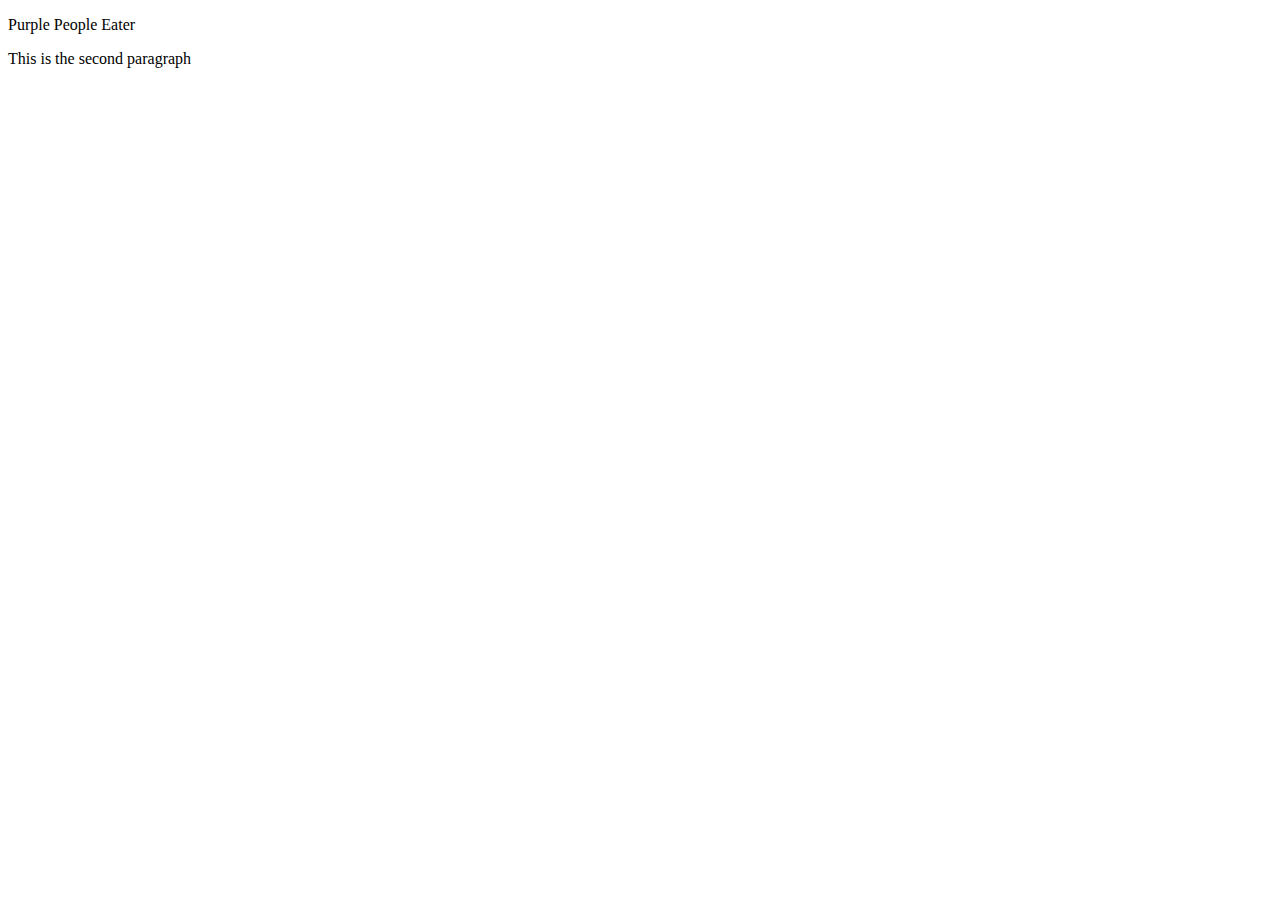
==== index.html @ fb18dc40 "RUN AS FAST AS YOU CAN THEIR COMING!!!!!" ====
<!DOCTYPE html>
<html lang="en">
<head>
    <meta charset="UTF-8">
    <meta name="viewport" content="width=device-width, initial-scale=1.0">
    <title>Document</title>
</head>
<body>
    <p>Purple People Eater</p>
    
    <p>This is the second paragraph</p>
</body>
</html>
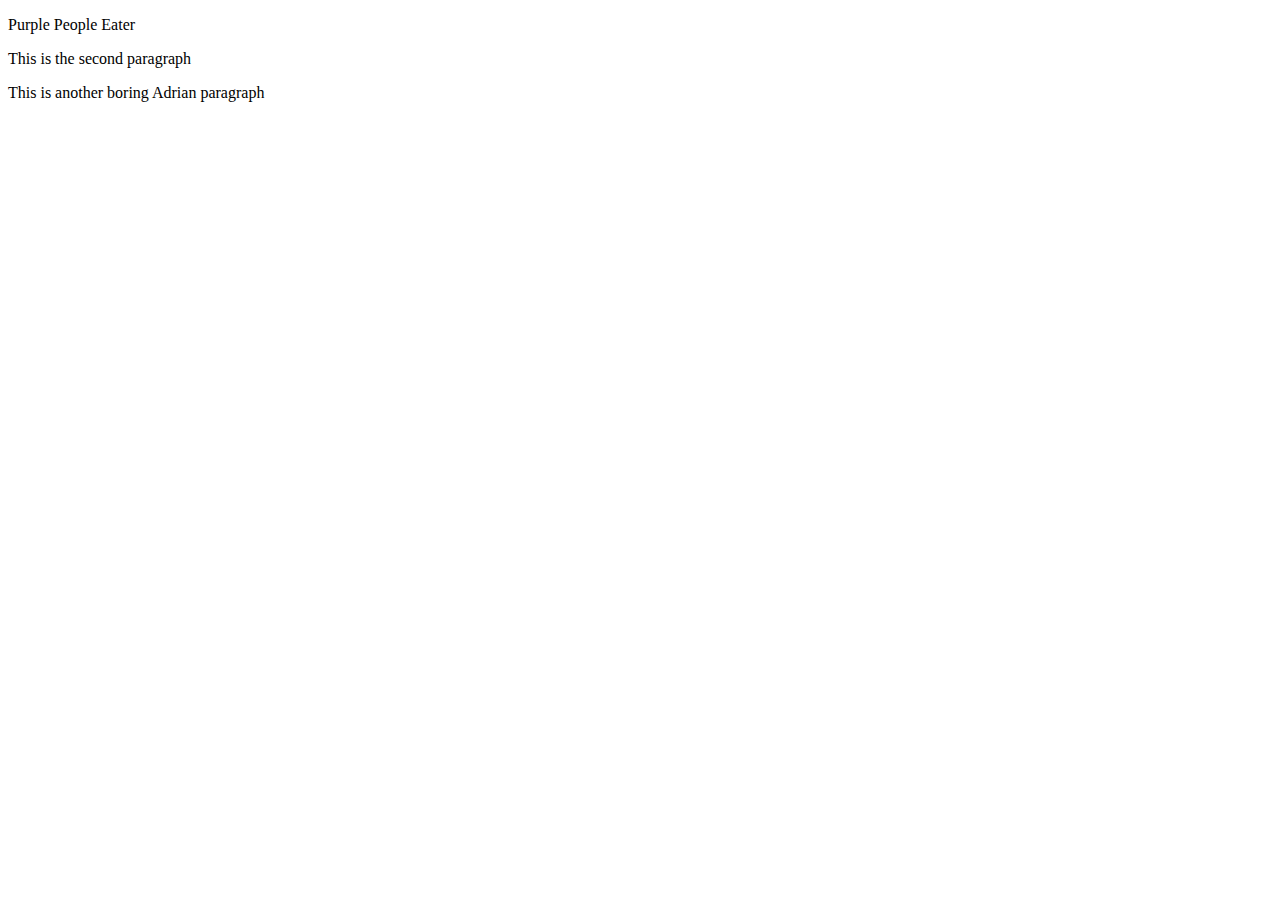
==== commit 5bc4eb7b: "Second paragraph from Adrian" ====
--- a/index.html
+++ b/index.html
@@ -9,5 +9,7 @@
     <p>Purple People Eater</p>
     
     <p>This is the second paragraph</p>
+
+    <p>This is another boring Adrian paragraph</p>
 </body>
 </html>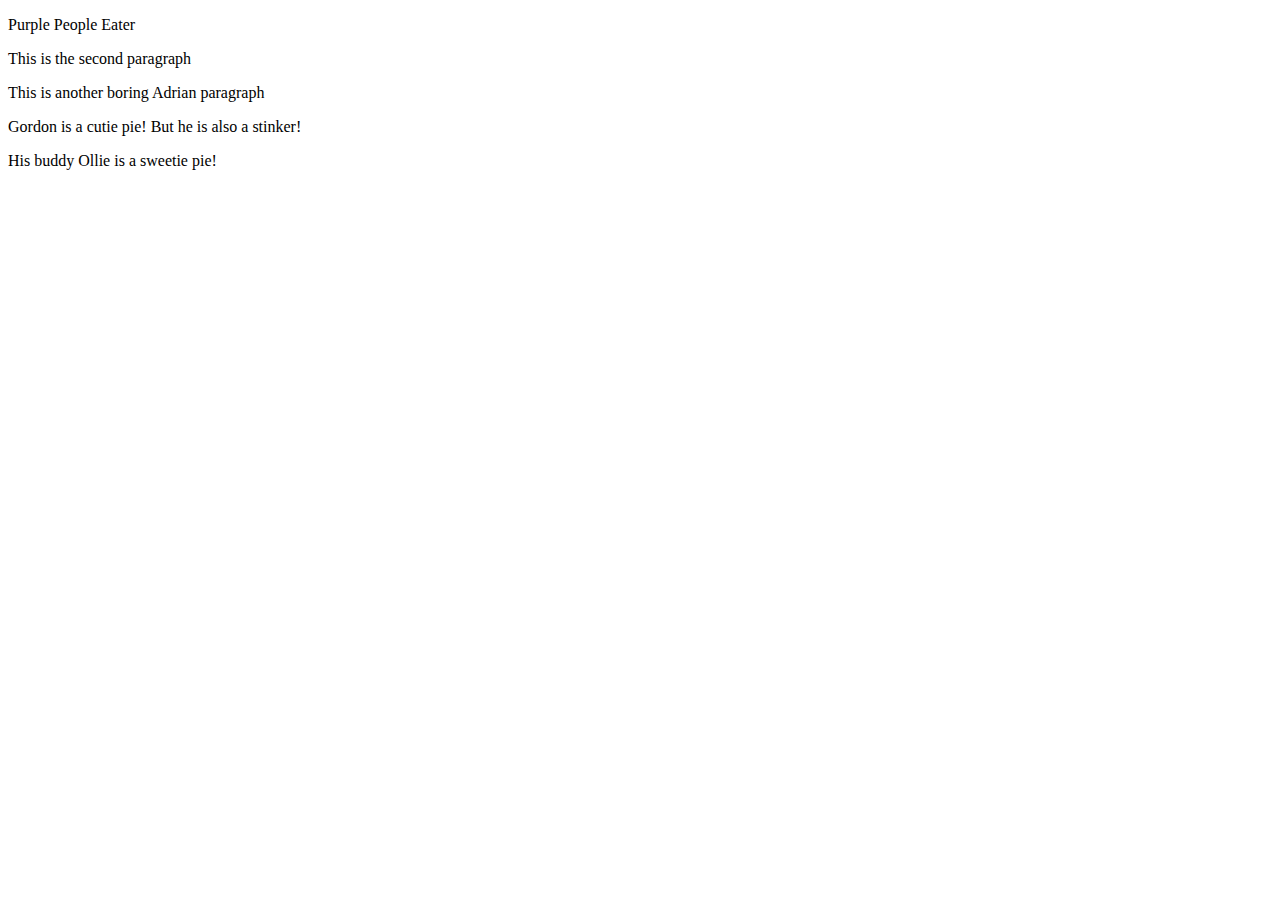
==== commit da340833: "new paragraphs for github thingy" ====
--- a/index.html
+++ b/index.html
@@ -11,5 +11,11 @@
     <p>This is the second paragraph</p>
 
     <p>This is another boring Adrian paragraph</p>
-</body>
+    
+    <p> Gordon is a cutie pie! But he is also a stinker!</p>
+
+    <p>His buddy Ollie is a sweetie pie!</p>
+
+</body>   
+
 </html>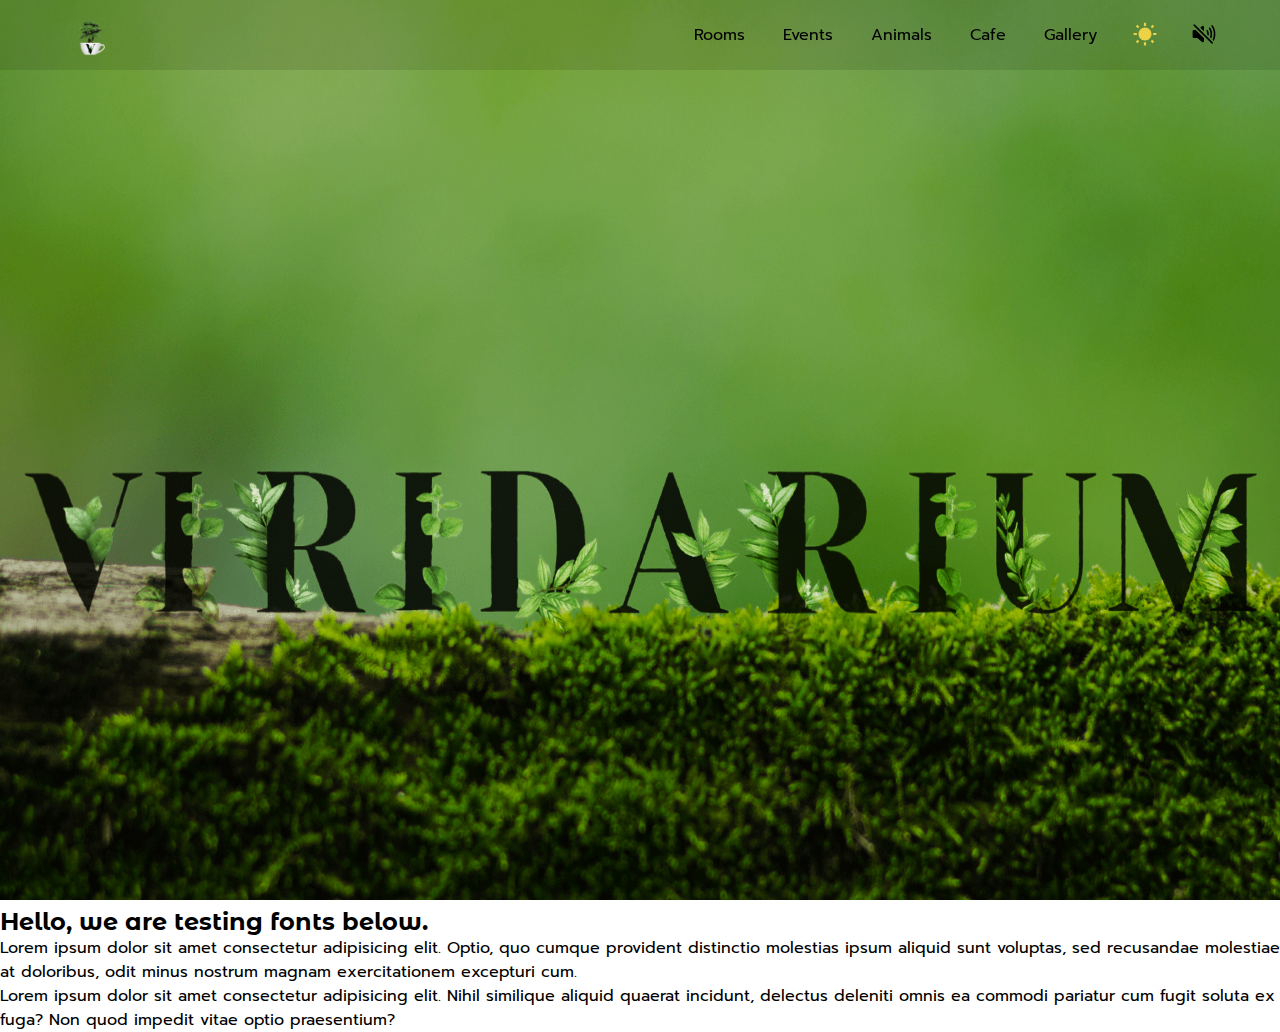
==== commit 88fae98b: "Header version 1 (includes night mode and audio system)" ====
--- a/index.html
+++ b/index.html
@@ -3,19 +3,96 @@
 <head>
     <meta charset="UTF-8">
     <meta name="viewport" content="width=device-width, initial-scale=1.0">
-    <title>Document</title>
+
+    <!-- Load fonts -->
+    <link rel="preconnect" href="https://fonts.gstatic.com">
+    <link href="https://fonts.googleapis.com/css2?family=Montserrat+Alternates:wght@400;500&display=swap" rel="stylesheet">
+    <link href="https://fonts.googleapis.com/css2?family=Proza+Libre&display=swap" rel="stylesheet">
+    <link href="https://fonts.googleapis.com/css2?family=Literata&display=swap" rel="stylesheet">
+    <link href="https://fonts.googleapis.com/css2?family=Prompt&display=swap" rel="stylesheet">
+    <!-- END Load fonts -->
+    
+    <link rel="stylesheet" href="css/styles.css">
+    <title>Viridarium</title>
+
+    <!-- Referencia
+    https://y.co/staying-up-to-date-in-a-changing-world -->
 </head>
-<body>
-    <p>Purple People Eater</p>
-    
-    <p>This is the second paragraph</p>
+<body class="">
+    <header>
+        <nav id="navbar"> <!-- Extra: Include aria labels and role tags -->
+            <a href="index.html" class="logo-container">
+                <img src="images/logo.png" alt="Viridarium logo" >
+            </a>
+            <div class="nav-elements">
+                <a href="rooms" class="nav-element">Rooms</a>
+                <a href="events" class="nav-element">Events</a>
+                <a href="animals" class="nav-element">Animals</a>
+                <a href="cafe" class="nav-element">Cafe</a>
+                <a href="gallery" class="nav-element">Gallery</a>
+                <button id="night-mode-btn" class="nav-btn">
+                    <svg xmlns="http://www.w3.org/2000/svg" viewBox="0 0 512 512" id="sun-icon" class="nav-icon">
+                        <path fill='#ebd246' d="M277.3 32h-42.7v64h42.7V32zm129.1 43.7L368 114.1l29.9 29.9 38.4-38.4-29.9-29.9zm-300.8 0l-29.9 29.9 38.4 38.4 29.9-29.9-38.4-38.4zM256 128c-70.4 0-128 57.6-128 128s57.6 128 128 128 128-57.6 128-128-57.6-128-128-128zm224 106.7h-64v42.7h64v-42.7zm-384 0H32v42.7h64v-42.7zM397.9 368L368 397.9l38.4 38.4 29.9-29.9-38.4-38.4zm-283.8 0l-38.4 38.4 29.9 29.9 38.4-38.4-29.9-29.9zm163.2 48h-42.7v64h42.7v-64z"/>
+                    </svg>
+                    <svg xmlns="http://www.w3.org/2000/svg" viewBox="0 0 512 512" id="moon-icon" class="nav-icon inactive">
+                        <path fill='wheat' d="M401.4 354.2c-2.9.1-5.8.2-8.7.2-47.9 0-93-18.9-126.8-53.4-33.9-34.4-52.5-80.1-52.5-128.8 0-27.7 6.1-54.5 17.5-78.7 3.1-6.6 9.3-16.6 13.6-23.4 1.9-2.9-.5-6.7-3.9-6.1-6 .9-15.2 2.9-27.7 6.8C135.1 95.5 80 168.7 80 255c0 106.6 85.1 193 190.1 193 58 0 110-26.4 144.9-68.1 6-7.2 11.5-13.8 16.4-21.8 1.8-3-.7-6.7-4.1-6.1-8.5 1.7-17.1 1.8-25.9 2.2z"/>
+                    </svg>
+                </button>
+                <button id="audio-btn" class="nav-btn sound-off">
+                    <svg xmlns='http://www.w3.org/2000/svg' viewBox='0 0 512 512' id='mute-icon' class='nav-icon'>
+                        <path stroke='currentColor' stroke-linecap='round' stroke-miterlimit='10' stroke-width='32' d='M416 432L64 80'/>
+                        <path d='M243.33 98.86a23.89 23.89 0 00-25.55 1.82l-.66.51-28.52 23.35a8 8 0 00-.59 11.85l54.33 54.33a8 8 0 0013.66-5.66v-64.49a24.51 24.51 0 00-12.67-21.71zM251.33 335.29L96.69 180.69A16 16 0 0085.38 176H56a24 24 0 00-24 24v112a24 24 0 0024 24h69.76l92 75.31a23.9 23.9 0 0025.87 1.69A24.51 24.51 0 00256 391.45v-44.86a16 16 0 00-4.67-11.3zM352 256c0-24.56-5.81-47.87-17.75-71.27a16 16 0 10-28.5 14.55C315.34 218.06 320 236.62 320 256q0 4-.31 8.13a8 8 0 002.32 6.25l14.36 14.36a8 8 0 0013.55-4.31A146 146 0 00352 256zM416 256c0-51.18-13.08-83.89-34.18-120.06a16 16 0 00-27.64 16.12C373.07 184.44 384 211.83 384 256c0 23.83-3.29 42.88-9.37 60.65a8 8 0 001.9 8.26L389 337.4a8 8 0 0013.13-2.79C411 311.76 416 287.26 416 256z'/>
+                        <path d='M480 256c0-74.25-20.19-121.11-50.51-168.61a16 16 0 10-27 17.22C429.82 147.38 448 189.5 448 256c0 46.19-8.43 80.27-22.43 110.53a8 8 0 001.59 9l11.92 11.92a8 8 0 0012.92-2.16C471.6 344.9 480 305 480 256z'/>
+                    </svg>
+                    <svg xmlns='http://www.w3.org/2000/svg' viewBox='0 0 512 512' id='audio-icon' class='nav-icon inactive'>
+                        <path d='M264 416.19a23.92 23.92 0 01-14.21-4.69l-.66-.51-91.46-75H88a24 24 0 01-24-24V200a24 24 0 0124-24h69.65l91.46-75 .66-.51A24 24 0 01288 119.83v272.34a24 24 0 01-24 24zM352 336a16 16 0 01-14.29-23.18c9.49-18.9 14.3-38 14.3-56.82 0-19.36-4.66-37.92-14.25-56.73a16 16 0 0128.5-14.54C378.2 208.16 384 231.47 384 256c0 23.83-6 47.78-17.7 71.18A16 16 0 01352 336z'/>
+                        <path d='M400 384a16 16 0 01-13.87-24C405 327.05 416 299.45 416 256c0-44.12-10.94-71.52-29.83-103.95A16 16 0 01413.83 136C434.92 172.16 448 204.88 448 256c0 50.36-13.06 83.24-34.12 120a16 16 0 01-13.88 8z'/>
+                    </svg>
+                </button>
+                <button id="mobile-menu-btn" class="nav-btn menu-up">
+                    <svg xmlns='http://www.w3.org/2000/svg' viewBox='0 0 512 512' id='menu-icon' class='nav-icon'>
+                        <path stroke='black' stroke-linecap='round' stroke-miterlimit='10' stroke-width='48' d='M88 152h336M88 256h336M88 360h336'/>
+                    </svg>
+                    <svg xmlns='http://www.w3.org/2000/svg' viewBox='0 0 512 512' id='cross-icon' class='nav-icon inactive'>
+                        <path d='M289.94 256l95-95A24 24 0 00351 127l-95 95-95-95a24 24 0 00-34 34l95 95-95 95a24 24 0 1034 34l95-95 95 95a24 24 0 0034-34z'/>
+                    </svg>
+                </button>
+                
 
-    <p>This is another boring Adrian paragraph</p>
-    
-    <p> Gordon is a cutie pie! But he is also a stinker!</p>
+                <div id="mobile-menu" class="inactive">
+                    <a href="rooms" class="mobile-nav-element">Rooms</a>
+                    <a href="events" class="mobile-nav-element">Events</a>
+                    <a href="animals" class="mobile-nav-element">Animals</a>
+                    <a href="cafe" class="mobile-nav-element">Cafe</a>
+                    <a href="gallery" class="mobile-nav-element">Gallery</a>
+                </div>
 
-    <p>His buddy Ollie is a sweetie pie!</p>
+                <audio loop id="daytime-audio">
+                    <source src="audios/day.wav" type="audio/mp3">
+                </audio>
+                <audio loop id="nighttime-audio">
+                    <source src="audios/night.wav" type="audio/mp3">
+                </audio>
+            </div>
+        </nav>
+        
+        <img id="header-img" class="" alt="Header image" src="images/header.png" > <!-- Extra: Investigate the use of srcset -->
+        <img id="night-header-img" class="inactive" alt="Header dark image" src="images/night-header.png" > <!-- Extra: Investigate the use of srcset -->
+    </header>
+    <main>
+        <section>
+            <h2>Hello, we are testing fonts below.</h2>
+            <p>Lorem ipsum dolor sit amet consectetur adipisicing elit. Optio, quo cumque provident distinctio molestias ipsum aliquid sunt voluptas, sed recusandae molestiae at doloribus, odit minus nostrum magnam exercitationem excepturi cum.</p>
 
+            <p>Lorem ipsum dolor sit amet consectetur adipisicing elit. Nihil similique aliquid quaerat incidunt, delectus deleniti omnis ea commodi pariatur cum fugit soluta ex fuga? Non quod impedit vitae optio praesentium?</p>
+            <!-- Usar Montserrat Alternates para los headers
+            Probar entre Proza Libre y Literata, Prompt para los bodies -->
+        </section>
+    </main>
+    <footer>
+
+    </footer>
+
+    <script src="js/scripts.js"></script>
 </body>   
-
 </html>--- a/css/styles.css
+++ b/css/styles.css
@@ -0,0 +1,184 @@
+
+/*
+    ----------------- GENERAL CSS ------------------------
+*/
+
+* {
+    box-sizing: border-box;
+    padding: 0;
+    margin: 0;
+}
+
+body {
+    min-height: 100vh;
+}
+
+a {
+    text-decoration: none;
+    color: inherit;
+}
+
+.inactive,
+.inactive * {
+    visibility: hidden!important;
+    height: 0!important;
+    position: absolute;
+}
+
+/*
+    ----------------- END GENERAL CSS ------------------------
+*/
+
+
+
+
+/*
+    ----------------- FONTS ------------------------
+*/
+body {
+    font-family: 'Prompt', sans-serif;
+    /*font-family: 'Proza Libre', sans-serif;*/
+    /* font-family: 'Literata', serif; */
+    /* font-family: 'Montserrat Alternates', sans-serif; */
+}
+
+
+h1, h2, h3, h4, h5, h6 {
+    font-family: 'Montserrat Alternates', sans-serif;
+    /* font-family: 'Prompt', sans-serif; */
+    /*font-family: 'Proza Libre', sans-serif;*/
+    /* font-family: 'Literata', serif; */
+}
+
+.night-mode a {
+    color: #f2f2f2;
+}
+/*
+    ----------------- END FONTS ------------------------
+*/
+
+
+
+/*
+    ----------------- HEADER ------------------------
+*/
+
+/* Navbar */
+#navbar {
+    display: grid;
+    grid-template-columns: repeat(4, 1fr);
+    grid-template-rows: 1fr;
+    gap: 0px 0px;
+    grid-template-areas:
+        "logo-container nav-elements nav-elements nav-elements";
+    align-items: center;
+    padding: 0 50px;
+    position: fixed;
+    width: 100%;
+    height: 70px;
+    background: rgba(0,0,0,.1);
+}
+
+.logo-container {
+    cursor: pointer;
+    grid-area: logo-container;
+    justify-self: start;
+    height: inherit;
+}
+
+.logo-container img {
+    height: 100%;
+}
+
+.nav-elements {
+    grid-area: nav-elements;
+    justify-self: end;
+    height: inherit;
+}
+
+.nav-element,
+.nav-btn {
+    margin: 0 1em;
+    height: 100%;
+    vertical-align: middle;
+}
+
+.nav-icon {
+    width: 26px;
+    fill: black;
+    pointer-events: none;
+}
+
+.night-mode .nav-icon path {
+    fill: wheat!important;
+    stroke: wheat!important;
+}
+
+#navbar button {
+    background: none;
+    border: none;
+    outline: none;
+    cursor: pointer;
+}
+
+#mobile-menu {
+    position: absolute;
+    width: 100%;
+    left: 0;
+    text-align: center;
+    background: rgb(0 0 0 / 0.7);
+    height: 100vh;
+    transition: all 300ms;
+}
+
+#mobile-menu-btn {
+    display: none;
+}
+
+.mobile-nav-element {
+    width: 100%;
+    display: block;
+    padding-bottom: 3em;
+    color: #f2f2f2;
+    font-size: 18px;
+}
+.mobile-nav-element:first-child {
+    padding-top: 25%;
+}
+/* END Navbar */
+
+#header-img,
+#night-header-img {
+    width: 100%;
+    height: 100vh;
+}
+
+header h1 {
+    position: absolute;
+    top: 40%;
+    left: 25%;
+    width: 50%;
+    font-size: 50px;
+    text-align: center;
+    color: white;
+}
+
+@media (max-width: 850px) {
+    #navbar {
+        padding: 0 10px;
+    }
+    .nav-element {
+        display: none;
+    }
+    #header-img,
+    #night-header-img {
+        height: auto;
+    }
+    #mobile-menu-btn {
+        display: initial;
+    }
+}
+
+/*
+    ----------------- END HEADER ------------------------
+*/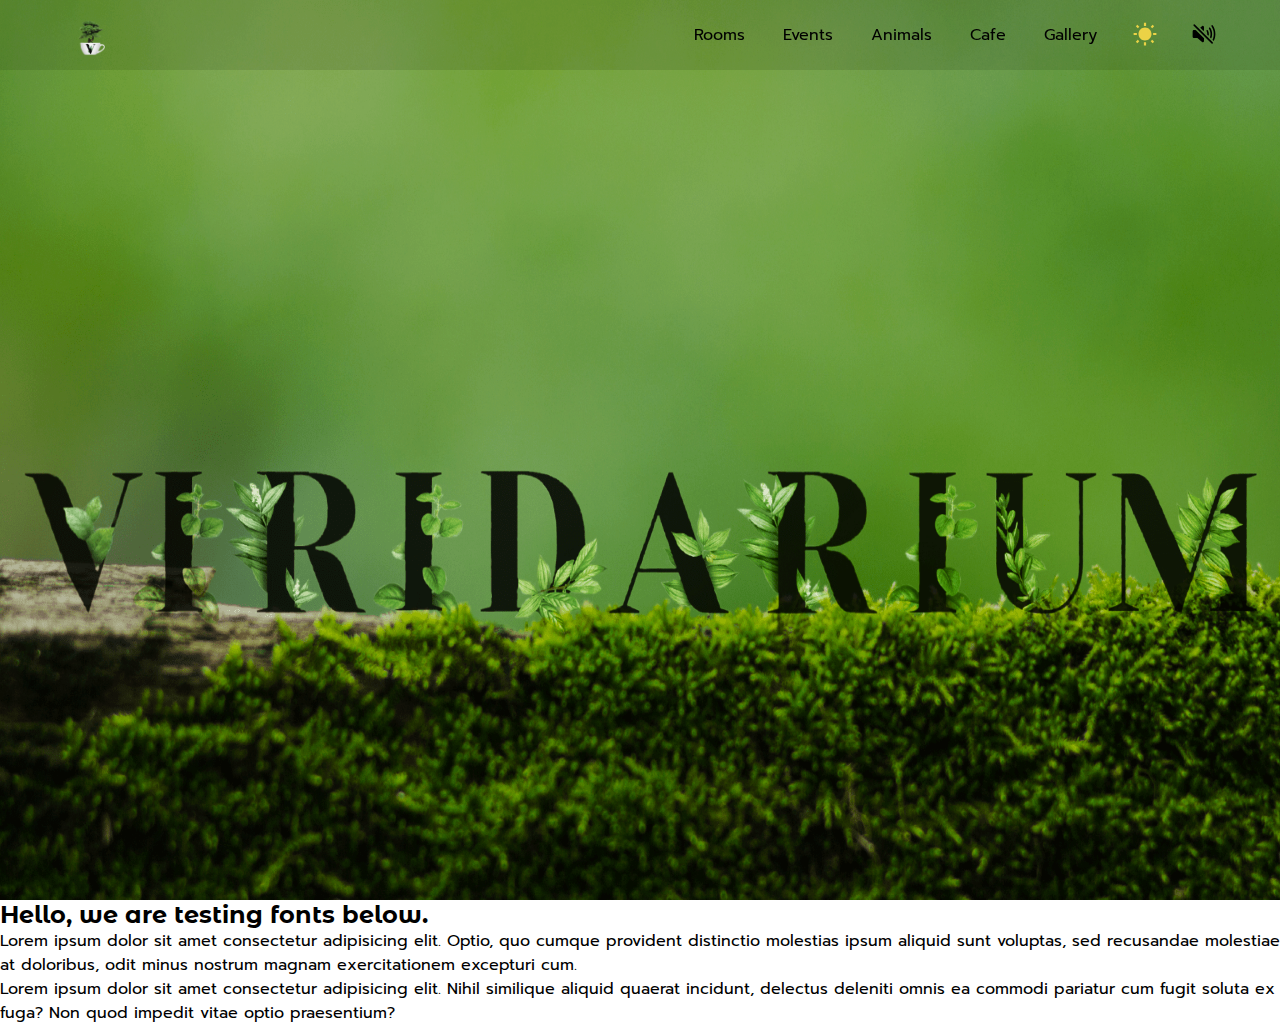
==== commit 0a65c089: "Header height fixed for the home page" ====
--- a/index.html
+++ b/index.html
@@ -18,7 +18,7 @@
     <!-- Referencia
     https://y.co/staying-up-to-date-in-a-changing-world -->
 </head>
-<body class="">
+<body id="home-page" class="">
     <header>
         <nav id="navbar"> <!-- Extra: Include aria labels and role tags -->
             <a href="index.html" class="logo-container">
--- a/css/styles.css
+++ b/css/styles.css
@@ -64,6 +64,10 @@
 */
 
 /* Navbar */
+#home-page header {
+    height: 100vh;
+}
+
 #navbar {
     display: grid;
     grid-template-columns: repeat(4, 1fr);
@@ -150,7 +154,7 @@
 #header-img,
 #night-header-img {
     width: 100%;
-    height: 100vh;
+    height: 100%;
 }
 
 header h1 {
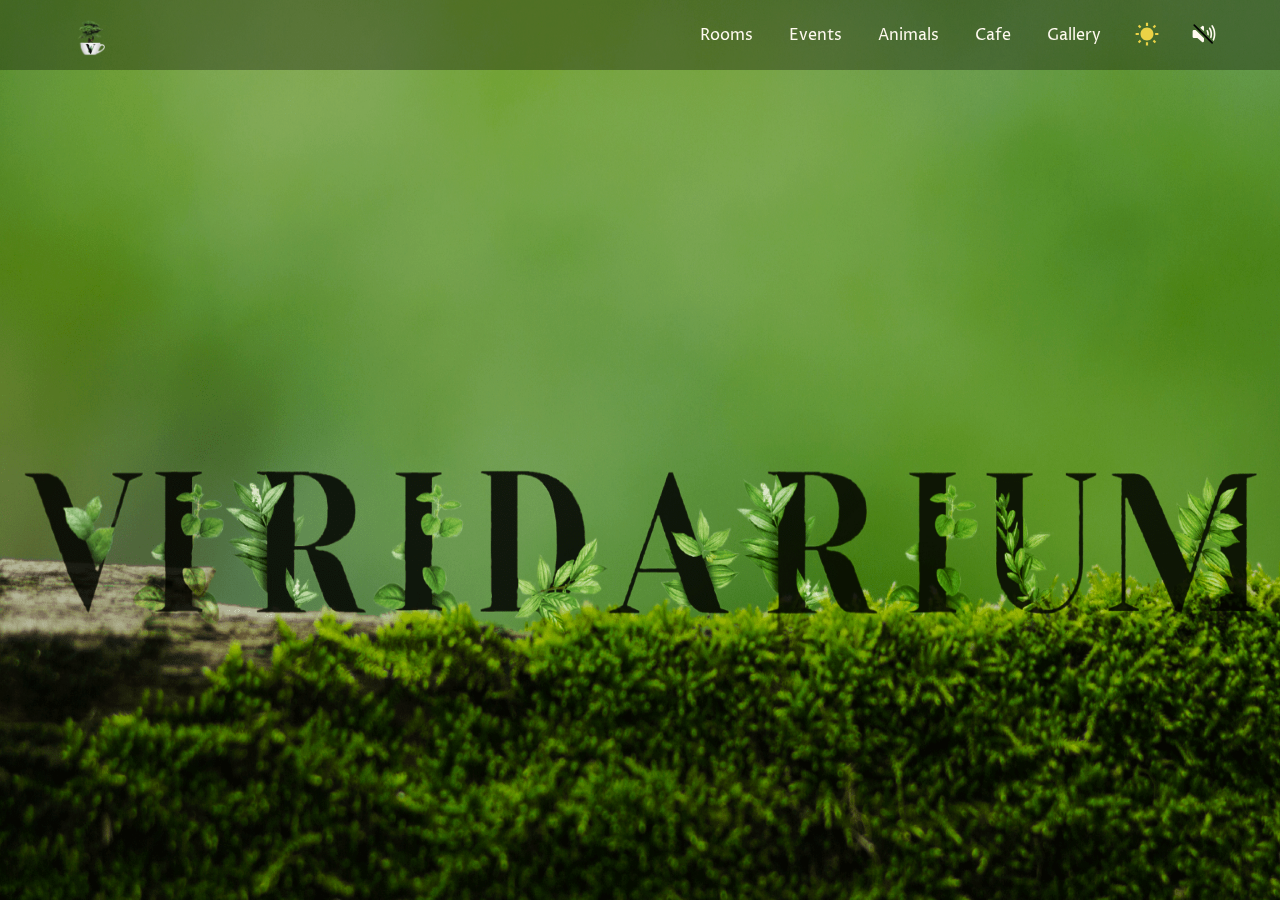
==== commit 9bf250e7: "Night mode switched to css for the image, Animal page included, animals images included" ====
--- a/index.html
+++ b/index.html
@@ -25,11 +25,11 @@
                 <img src="images/logo.png" alt="Viridarium logo" >
             </a>
             <div class="nav-elements">
-                <a href="rooms" class="nav-element">Rooms</a>
-                <a href="events" class="nav-element">Events</a>
-                <a href="animals" class="nav-element">Animals</a>
-                <a href="cafe" class="nav-element">Cafe</a>
-                <a href="gallery" class="nav-element">Gallery</a>
+                <a href="rooms.html" class="nav-element">Rooms</a>
+                <a href="events.html" class="nav-element">Events</a>
+                <a href="animals.html" class="nav-element">Animals</a>
+                <a href="cafe.html" class="nav-element">Cafe</a>
+                <a href="gallery.html" class="nav-element">Gallery</a>
                 <button id="night-mode-btn" class="nav-btn">
                     <svg xmlns="http://www.w3.org/2000/svg" viewBox="0 0 512 512" id="sun-icon" class="nav-icon">
                         <path fill='#ebd246' d="M277.3 32h-42.7v64h42.7V32zm129.1 43.7L368 114.1l29.9 29.9 38.4-38.4-29.9-29.9zm-300.8 0l-29.9 29.9 38.4 38.4 29.9-29.9-38.4-38.4zM256 128c-70.4 0-128 57.6-128 128s57.6 128 128 128 128-57.6 128-128-57.6-128-128-128zm224 106.7h-64v42.7h64v-42.7zm-384 0H32v42.7h64v-42.7zM397.9 368L368 397.9l38.4 38.4 29.9-29.9-38.4-38.4zm-283.8 0l-38.4 38.4 29.9 29.9 38.4-38.4-29.9-29.9zm163.2 48h-42.7v64h42.7v-64z"/>
@@ -60,11 +60,11 @@
                 
 
                 <div id="mobile-menu" class="inactive">
-                    <a href="rooms" class="mobile-nav-element">Rooms</a>
-                    <a href="events" class="mobile-nav-element">Events</a>
-                    <a href="animals" class="mobile-nav-element">Animals</a>
-                    <a href="cafe" class="mobile-nav-element">Cafe</a>
-                    <a href="gallery" class="mobile-nav-element">Gallery</a>
+                    <a href="rooms.html" class="mobile-nav-element">Rooms</a>
+                    <a href="events.html" class="mobile-nav-element">Events</a>
+                    <a href="animals.html" class="mobile-nav-element">Animals</a>
+                    <a href="cafe.html" class="mobile-nav-element">Cafe</a>
+                    <a href="gallery.html" class="mobile-nav-element">Gallery</a>
                 </div>
 
                 <audio loop id="daytime-audio">
@@ -77,17 +77,9 @@
         </nav>
         
         <img id="header-img" class="" alt="Header image" src="images/header.png" > <!-- Extra: Investigate the use of srcset -->
-        <img id="night-header-img" class="inactive" alt="Header dark image" src="images/night-header.png" > <!-- Extra: Investigate the use of srcset -->
     </header>
     <main>
-        <section>
-            <h2>Hello, we are testing fonts below.</h2>
-            <p>Lorem ipsum dolor sit amet consectetur adipisicing elit. Optio, quo cumque provident distinctio molestias ipsum aliquid sunt voluptas, sed recusandae molestiae at doloribus, odit minus nostrum magnam exercitationem excepturi cum.</p>
-
-            <p>Lorem ipsum dolor sit amet consectetur adipisicing elit. Nihil similique aliquid quaerat incidunt, delectus deleniti omnis ea commodi pariatur cum fugit soluta ex fuga? Non quod impedit vitae optio praesentium?</p>
-            <!-- Usar Montserrat Alternates para los headers
-            Probar entre Proza Libre y Literata, Prompt para los bodies -->
-        </section>
+        
     </main>
     <footer>
 
--- a/css/styles.css
+++ b/css/styles.css
@@ -36,8 +36,8 @@
     ----------------- FONTS ------------------------
 */
 body {
-    font-family: 'Prompt', sans-serif;
-    /*font-family: 'Proza Libre', sans-serif;*/
+    /* font-family: 'Prompt', sans-serif; */
+    font-family: 'Proza Libre', sans-serif;
     /* font-family: 'Literata', serif; */
     /* font-family: 'Montserrat Alternates', sans-serif; */
 }
@@ -64,6 +64,9 @@
 */
 
 /* Navbar */
+header {
+    display: flex;
+}
 #home-page header {
     height: 100vh;
 }
@@ -80,7 +83,8 @@
     position: fixed;
     width: 100%;
     height: 70px;
-    background: rgba(0,0,0,.1);
+    background: rgba(0,0,0,.3);
+    z-index: 9;
 }
 
 .logo-container {
@@ -98,6 +102,7 @@
     grid-area: nav-elements;
     justify-self: end;
     height: inherit;
+    color: floralwhite;
 }
 
 .nav-element,
@@ -109,7 +114,7 @@
 
 .nav-icon {
     width: 26px;
-    fill: black;
+    fill: floralwhite;
     pointer-events: none;
 }
 
@@ -151,11 +156,17 @@
 }
 /* END Navbar */
 
-#header-img,
-#night-header-img {
-    width: 100%;
-    height: 100%;
-}
+#header-img {
+    width: 100%;
+    height: 100%;
+    transition: all 1s;
+}
+
+.night-mode #header-img {
+    filter: hue-rotate(95deg);
+}
+
+
 
 header h1 {
     position: absolute;
@@ -174,8 +185,7 @@
     .nav-element {
         display: none;
     }
-    #header-img,
-    #night-header-img {
+    #header-img {
         height: auto;
     }
     #mobile-menu-btn {
@@ -185,4 +195,80 @@
 
 /*
     ----------------- END HEADER ------------------------
+*/
+
+
+/*
+    ----------------- ANIMALS PAGE ------------------------
+*/
+.animals-grid {
+    display: grid;
+    grid-template-columns: repeat(auto-fit, minmax(400px, 1fr));
+}
+
+#animals-page main {
+    background-image: linear-gradient(to bottom, #65aeca, #45a9bd, #24a4ab, #029d95, #0c967c, #388c61, #4e8149, #5d7535, #6c642c, #70542d, #6c4633, #603c39);
+}
+
+#animals-page h1{
+    padding: 25px 0;
+    text-align: center;
+}
+  
+
+.animals-grid-col1,
+.animals-grid-col2,
+.animals-grid-col3 {
+    padding: 2em;
+    height: 100%;
+}
+
+/* Animals Info Cards */
+.animals-info-card {
+    display: grid;
+    grid-template-columns: repeat(3, 1fr);
+    grid-template-rows: repeat(6, 1fr);
+    gap: 0px 0px;
+    background: url('../images/info-animal.jpg');
+    background-size: cover;
+    padding: 1em;
+    height: 100%;
+  }
+  
+.info-text-top { grid-area: 1 / 1 / 3 / 3; }
+
+.info-text-mid { grid-area: 3 / 2 / 5 / 4; }
+
+.info-img-top { grid-area: 1 / 3 / 3 / 4; }
+
+.info-img-mid { grid-area: 3 / 1 / 5 / 2; }
+
+.info-text-btm { grid-area: 5 / 1 / 7 / 3; }
+
+.info-img-btm { grid-area: 5 / 3 / 7 / 4; }
+
+.info-img img {
+    width: 100%;
+}
+.info-img,
+.info-text-mid,
+.info-text-btm {
+    align-self: center;
+}
+
+@media (max-width: 1300px) {
+    .animals-grid-col1, .animals-grid-col2, .animals-grid-col3 {
+        padding: 1em;
+    }
+}
+
+@media (max-width: 420px) {
+    .animals-grid {
+        grid-template-columns: repeat(auto-fit, minmax(300px, 1fr));
+    }
+}
+
+
+/*
+    ----------------- END ANIMALS PAGE ------------------------
 */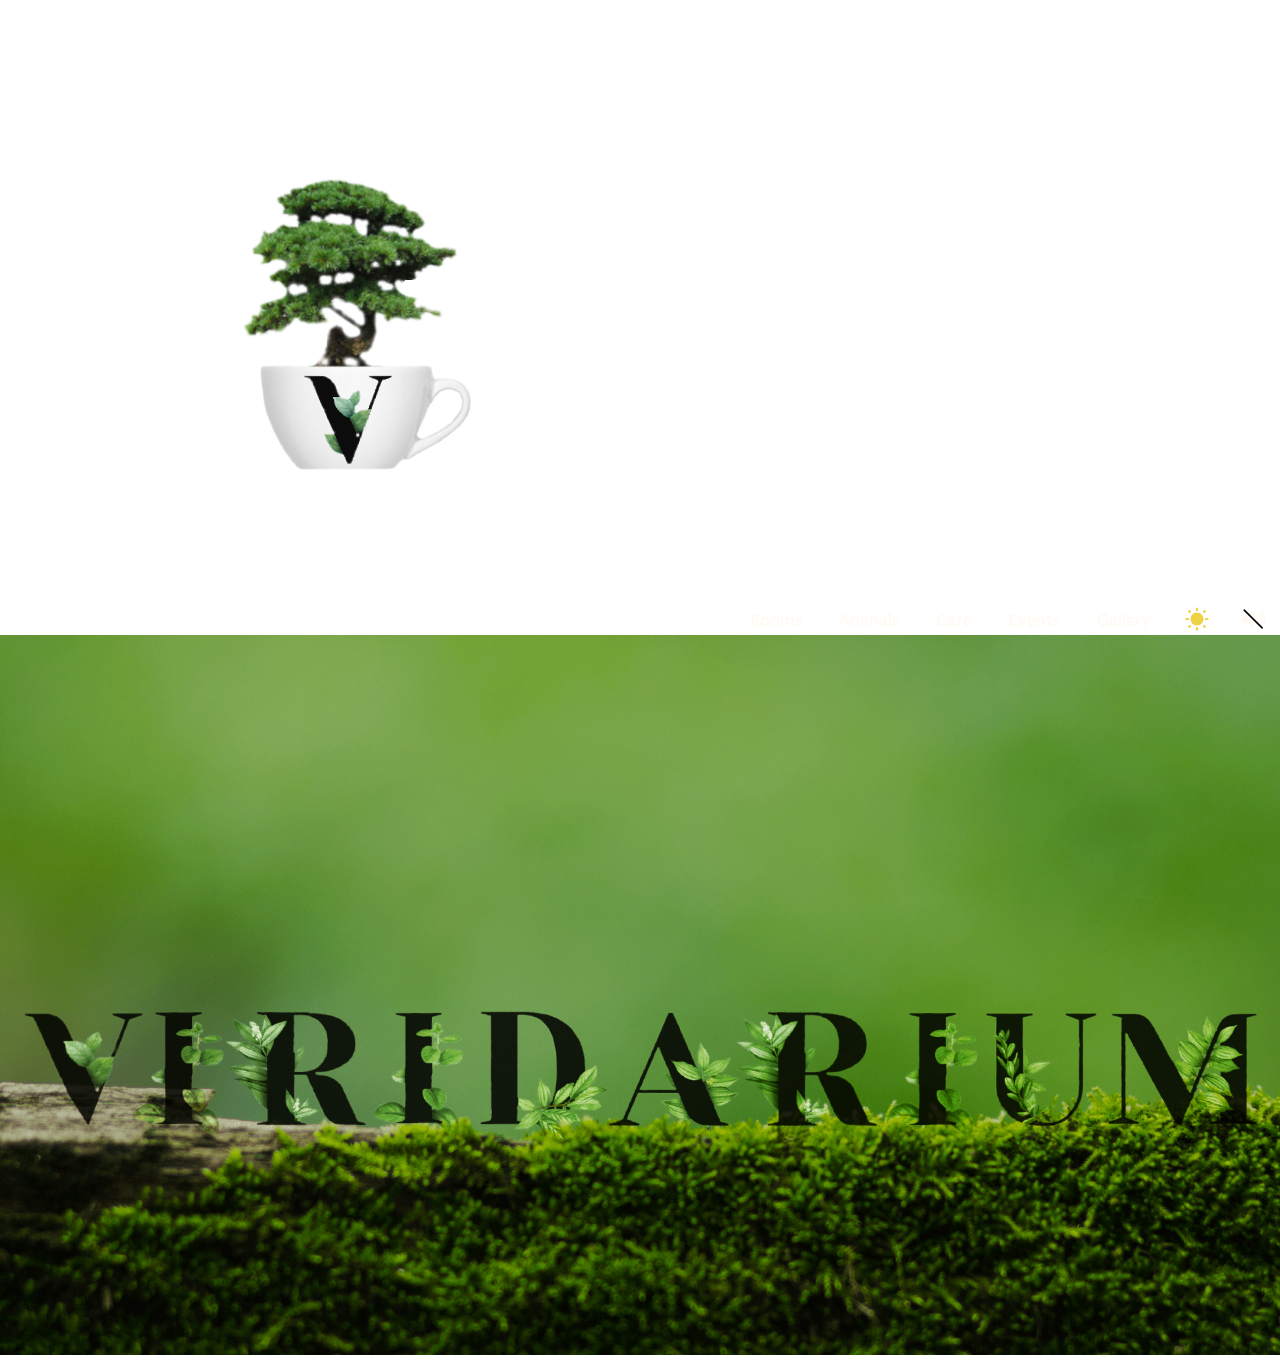
==== commit 80a18641: "Update index.html" ====
--- a/index.html
+++ b/index.html
@@ -26,9 +26,9 @@
             </a>
             <div class="nav-elements">
                 <a href="rooms.html" class="nav-element">Rooms</a>
-                <a href="events.html" class="nav-element">Events</a>
                 <a href="animals.html" class="nav-element">Animals</a>
                 <a href="cafe.html" class="nav-element">Cafe</a>
+                <a href="events.html" class="nav-element">Events</a>
                 <a href="gallery.html" class="nav-element">Gallery</a>
                 <button id="night-mode-btn" class="nav-btn">
                     <svg xmlns="http://www.w3.org/2000/svg" viewBox="0 0 512 512" id="sun-icon" class="nav-icon">
@@ -61,9 +61,9 @@
 
                 <div id="mobile-menu" class="inactive">
                     <a href="rooms.html" class="mobile-nav-element">Rooms</a>
-                    <a href="events.html" class="mobile-nav-element">Events</a>
                     <a href="animals.html" class="mobile-nav-element">Animals</a>
                     <a href="cafe.html" class="mobile-nav-element">Cafe</a>
+                    <a href="events.html" class="mobile-nav-element">Events</a>
                     <a href="gallery.html" class="mobile-nav-element">Gallery</a>
                 </div>
 
@@ -87,4 +87,4 @@
 
     <script src="js/scripts.js"></script>
 </body>   
-</html>+</html>
--- a/css/styles.css
+++ b/css/styles.css
@@ -64,6 +64,7 @@
 */
 
 /* Navbar */
+<<<<<<< HEAD
 header {
     display: flex;
 }
@@ -71,6 +72,8 @@
     height: 100vh;
 }
 
+=======
+>>>>>>> 0a348dfcc0cabbe79d6b7e192514f6c2f52eb3fe
 #navbar {
     display: grid;
     grid-template-columns: repeat(4, 1fr);
@@ -158,8 +161,10 @@
 
 #header-img {
     width: 100%;
+<<<<<<< HEAD
     height: 100%;
     transition: all 1s;
+>>>>>>> 0a348dfcc0cabbe79d6b7e192514f6c2f52eb3fe
 }
 
 .night-mode #header-img {
@@ -178,6 +183,12 @@
     color: white;
 }
 
+#reg-header {
+    width: 100%;
+    height: 60vh;
+    margin-bottom: -7px;
+}
+
 @media (max-width: 850px) {
     #navbar {
         padding: 0 10px;
@@ -197,6 +208,7 @@
     ----------------- END HEADER ------------------------
 */
 
+<<<<<<< HEAD
 
 /*
     ----------------- ANIMALS PAGE ------------------------
@@ -271,4 +283,28 @@
 
 /*
     ----------------- END ANIMALS PAGE ------------------------
-*/+*/
+=======
+/* 
+    ------------------CAFE TABLE------------------------- 
+*/
+
+#brick {
+    width: 100%;
+    height: 100%;
+} 
+
+/*
+-----------------------GALLERY----------------------------
+*/
+
+#gallery {
+    background-color: #febe00;
+}
+
+#upload {
+    border: 3px solid black;
+    padding: 5em;
+    text-align: center;
+}
+>>>>>>> 0a348dfcc0cabbe79d6b7e192514f6c2f52eb3fe
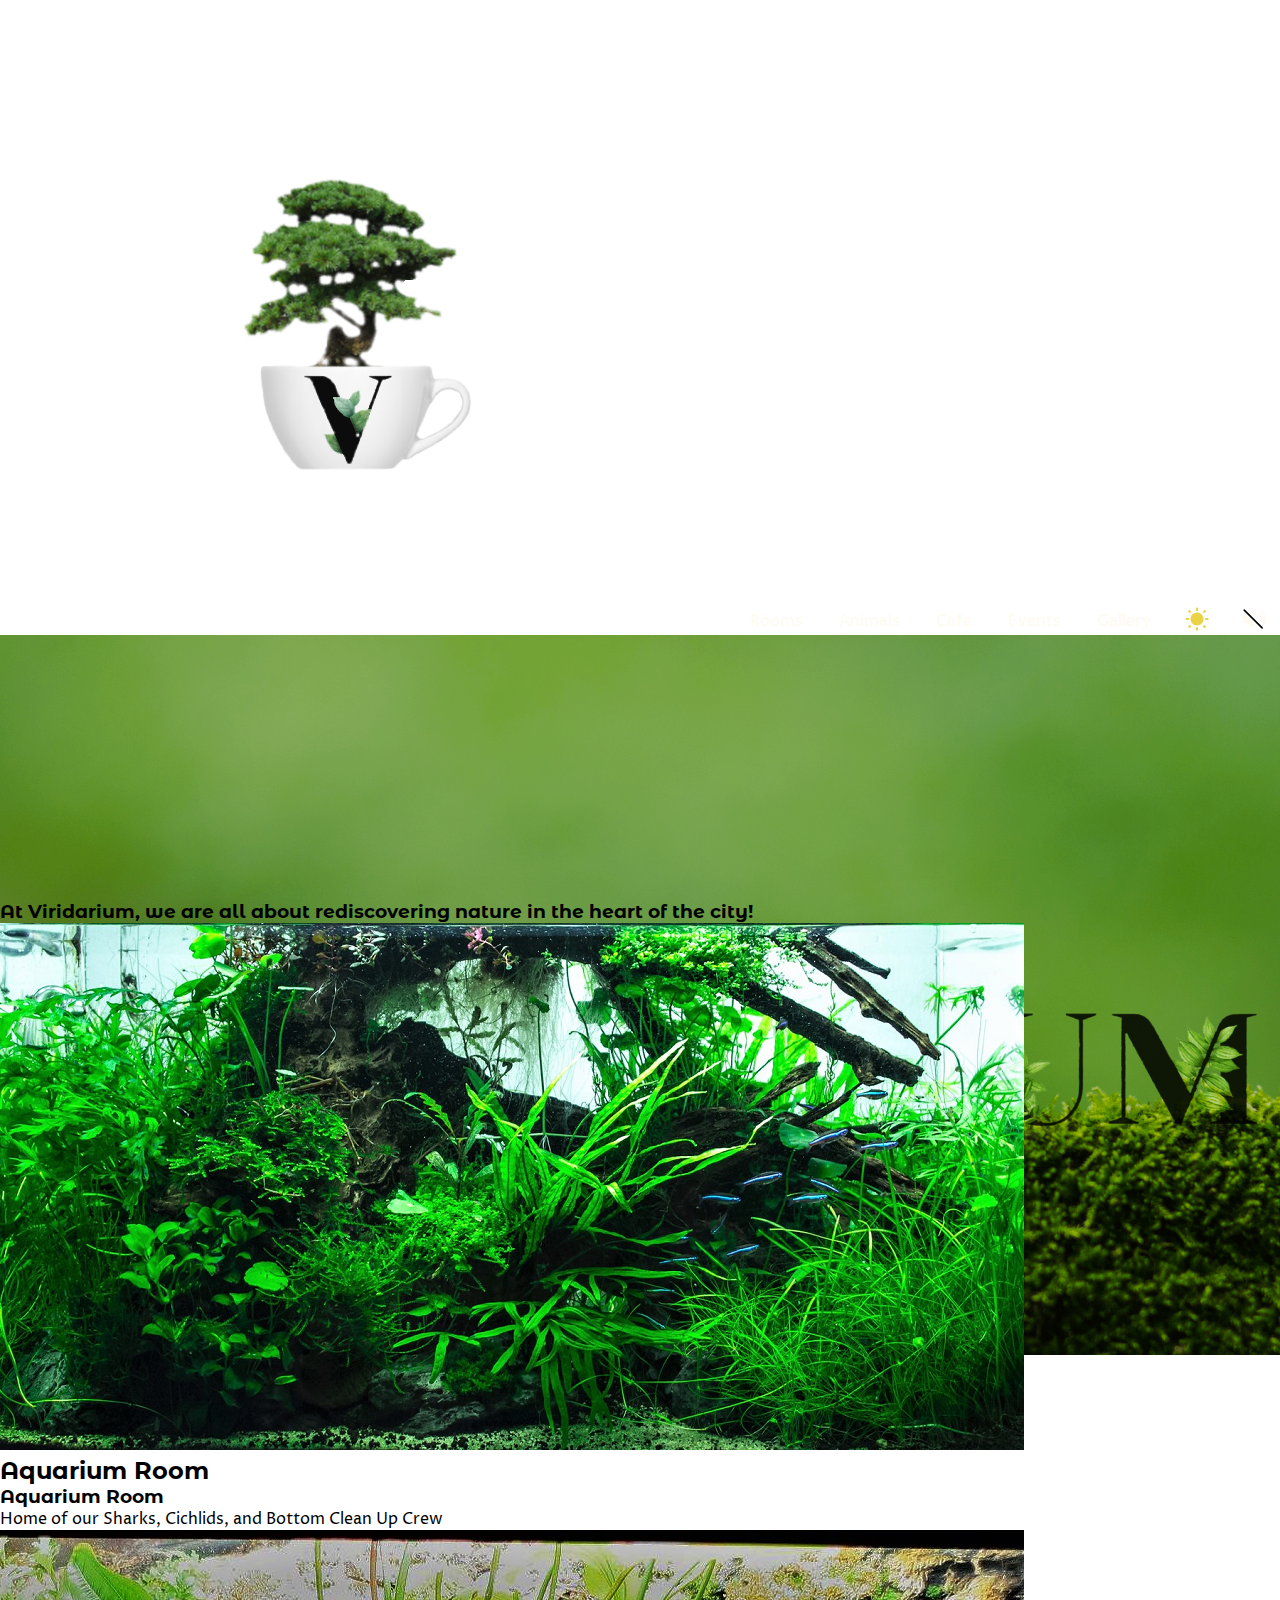
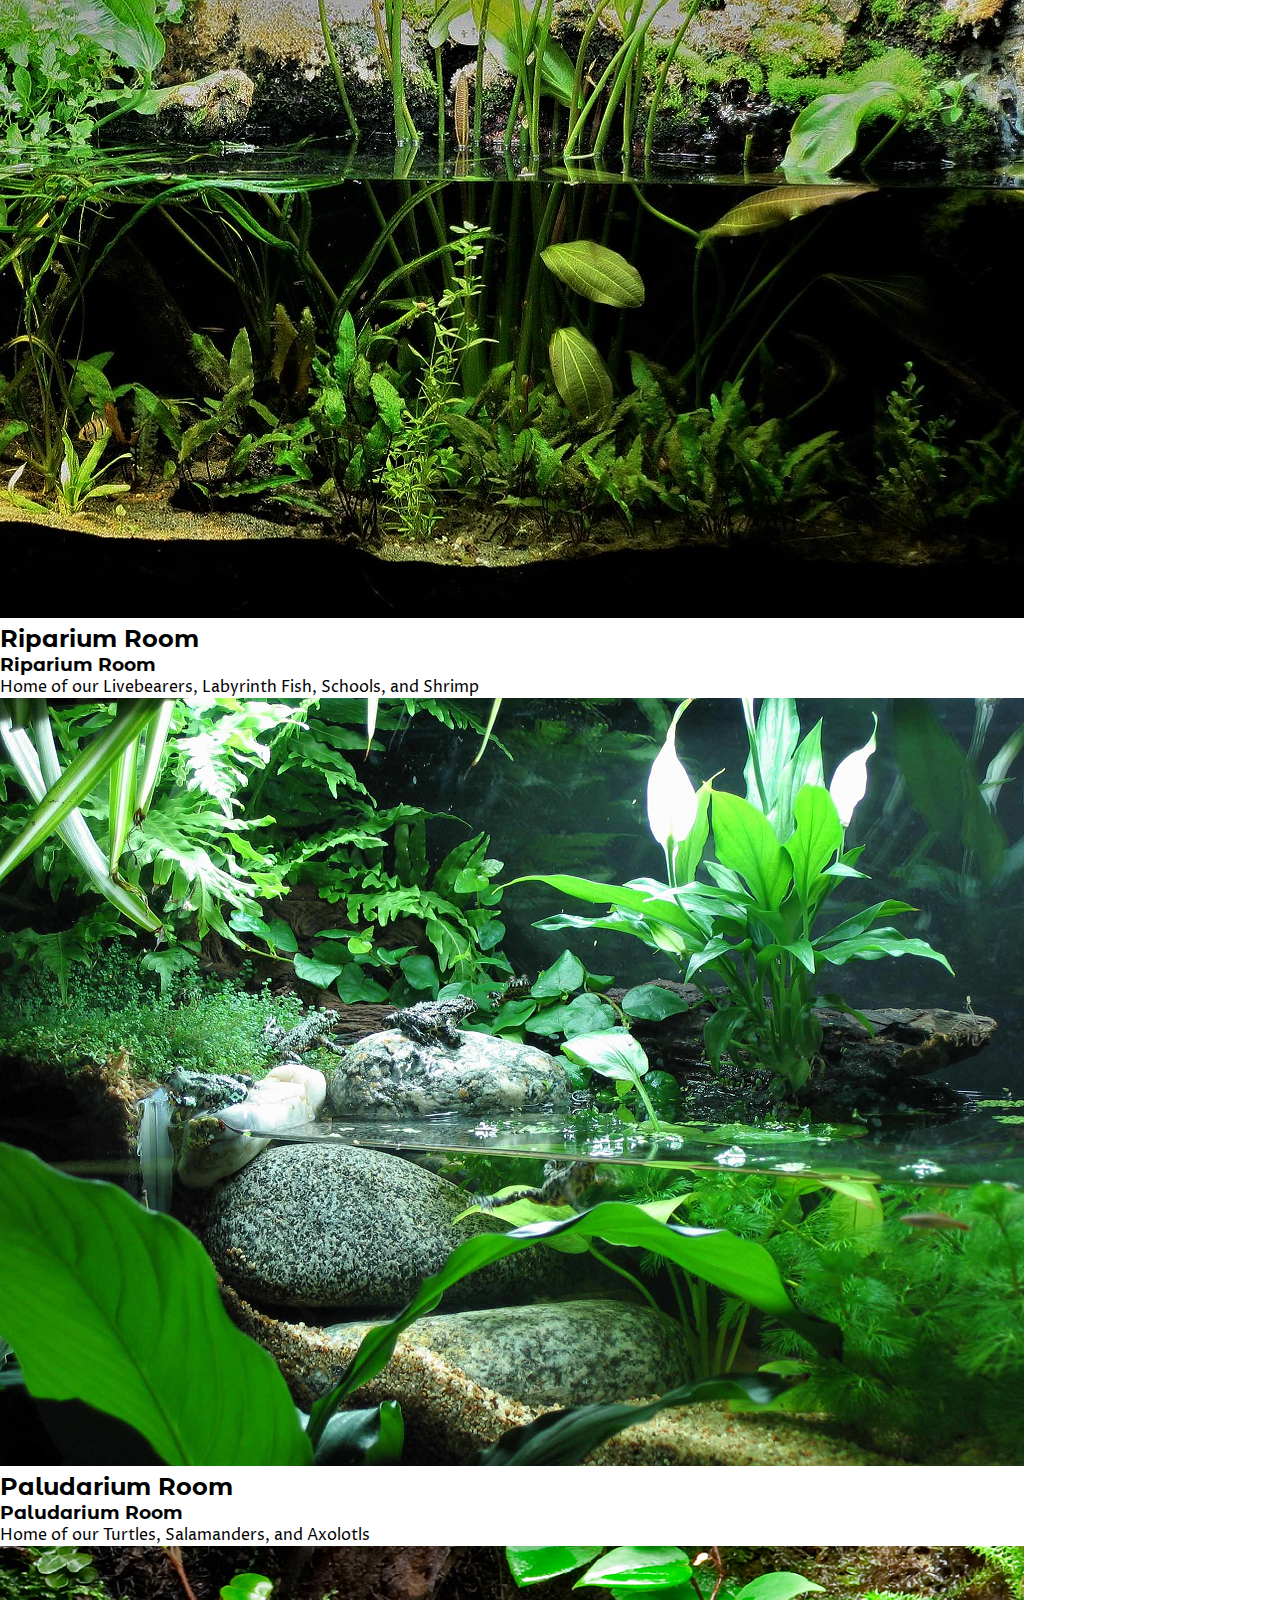
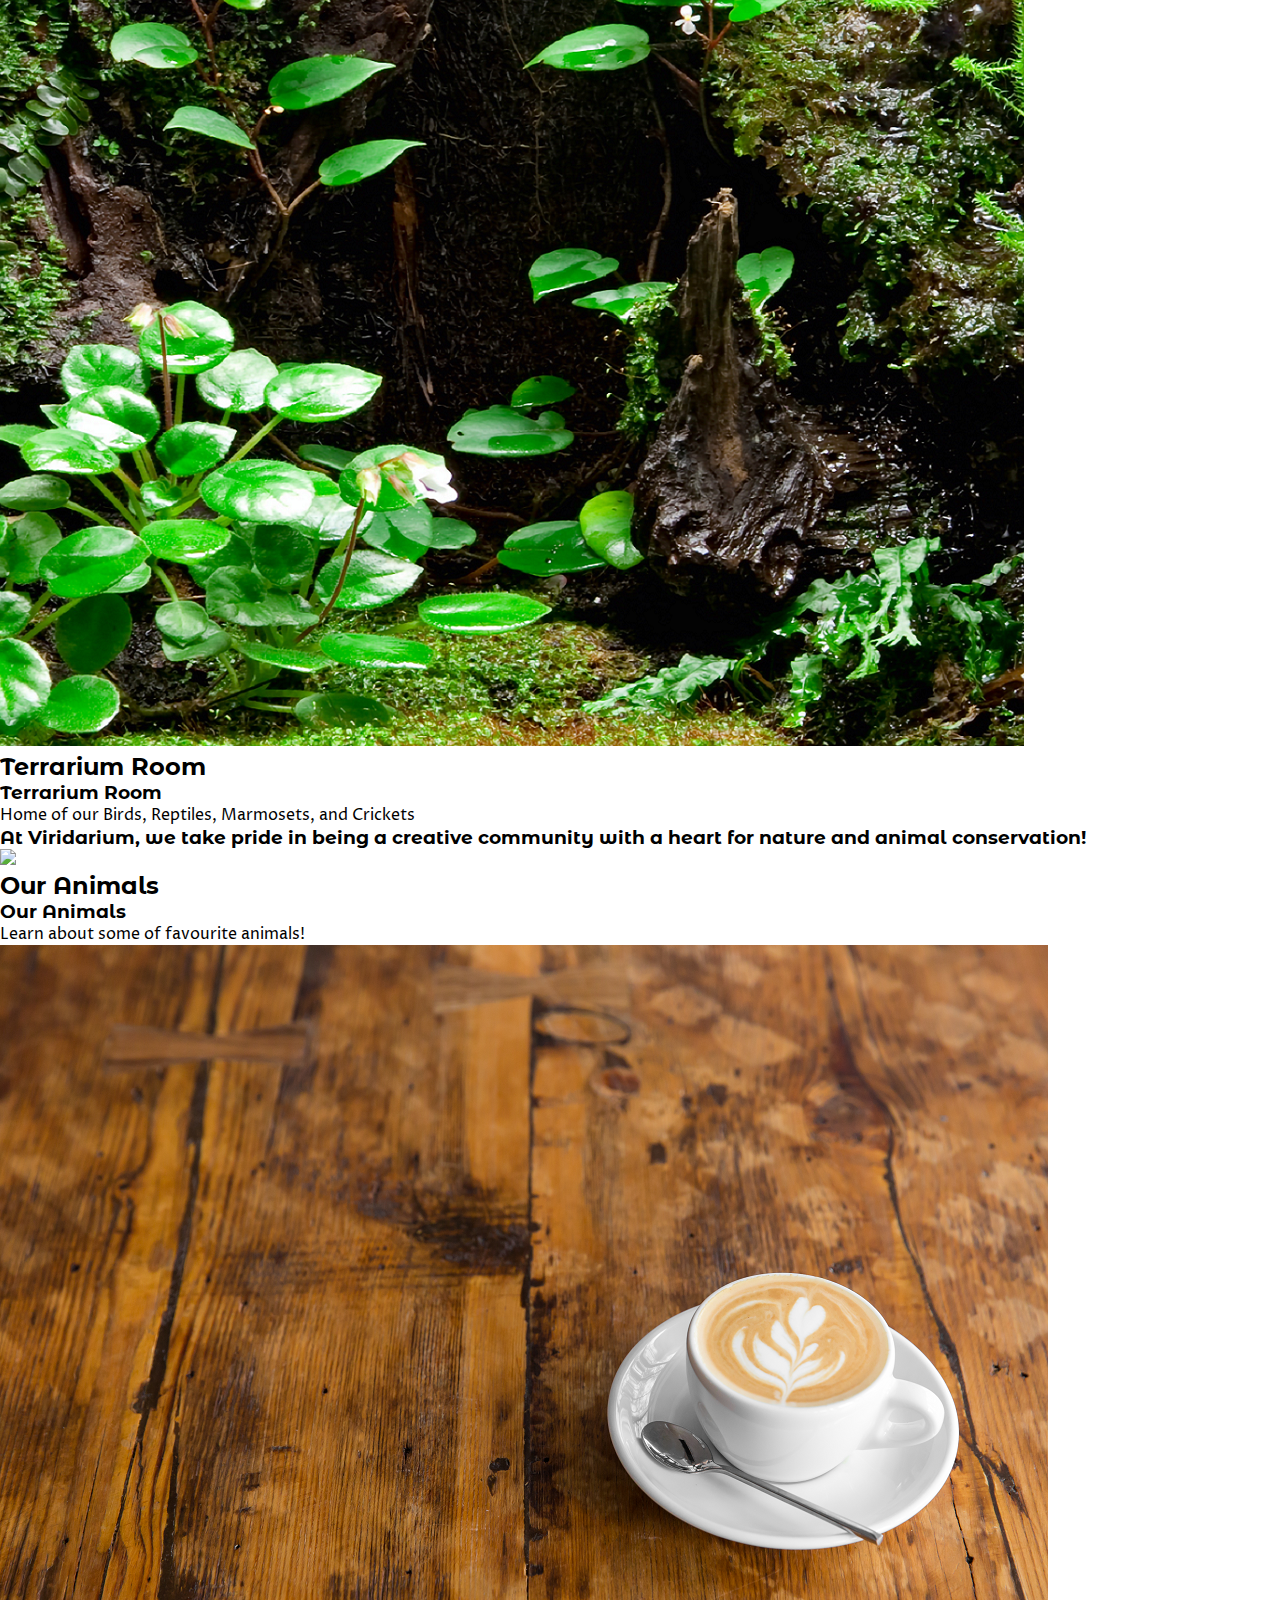
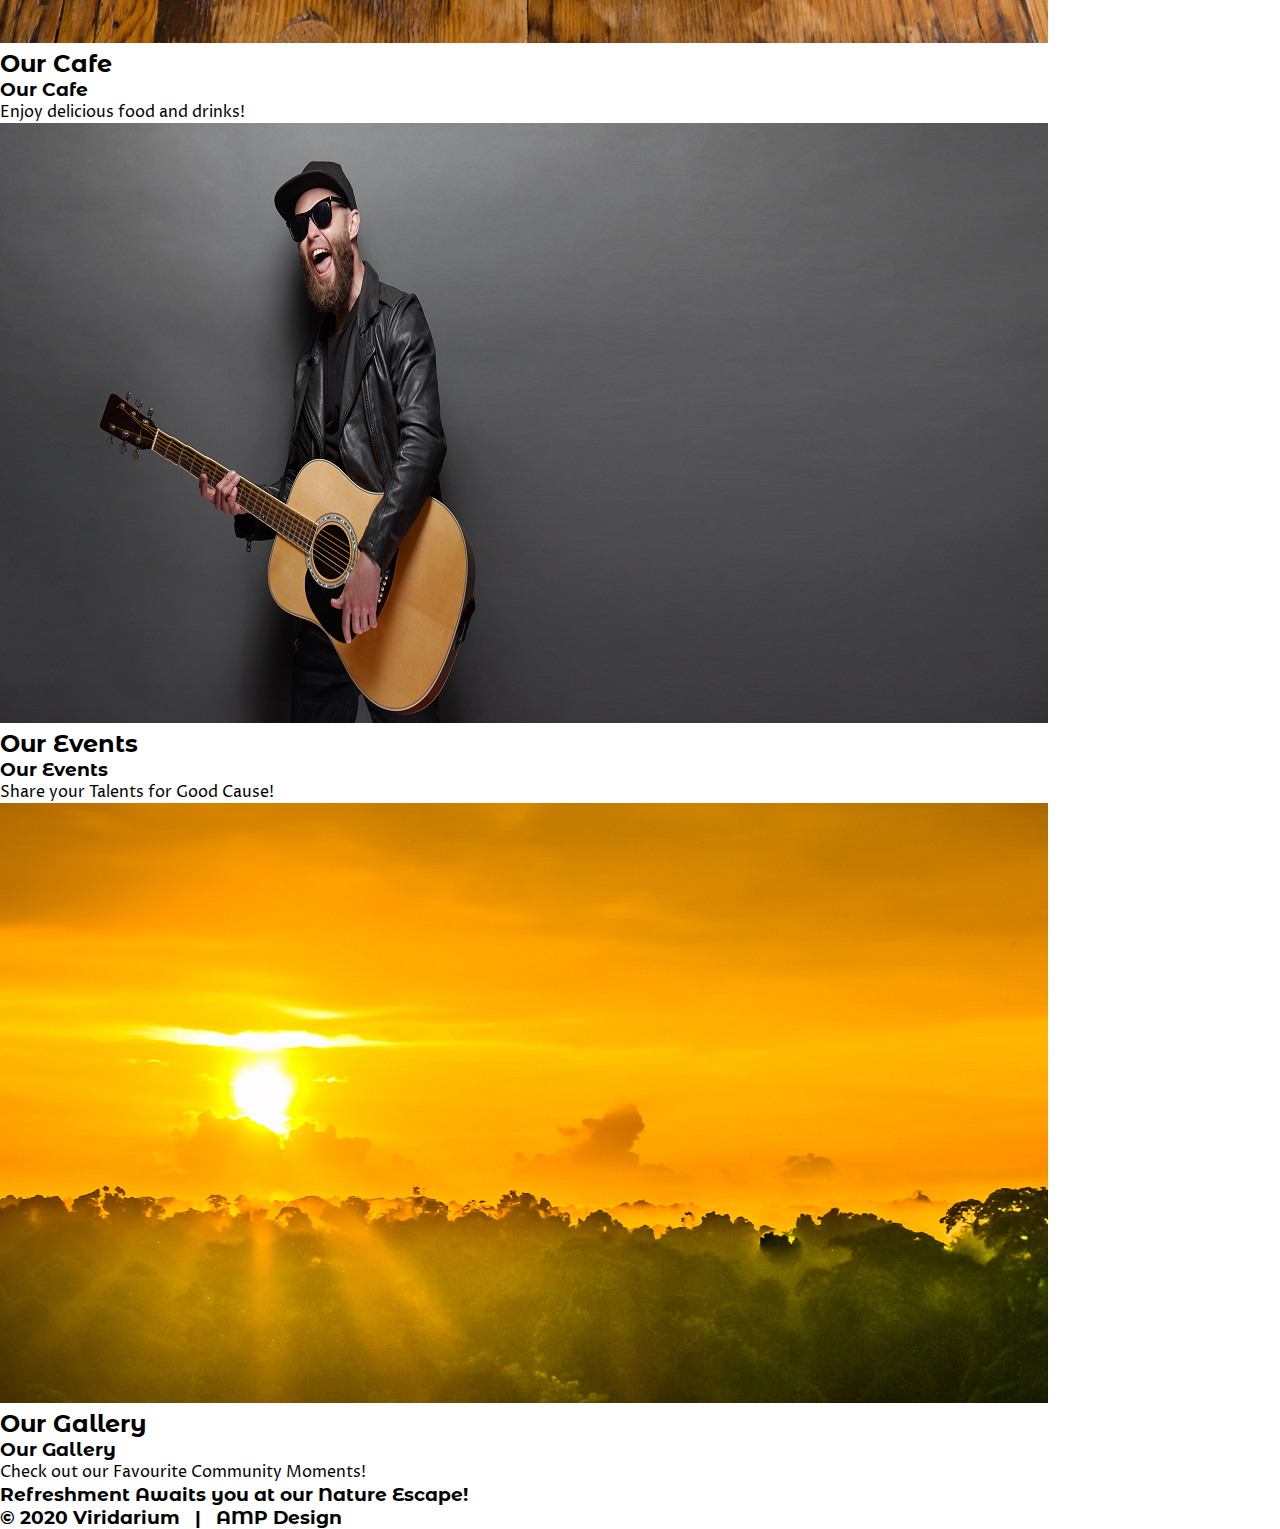
==== commit 34f0d0d3: "Update index.html" ====
--- a/index.html
+++ b/index.html
@@ -78,11 +78,190 @@
         
         <img id="header-img" class="" alt="Header image" src="images/header.png" > <!-- Extra: Investigate the use of srcset -->
     </header>
-    <main>
-        
+        <main>
+            <section> 
+            <div class="viridarium-banner">
+                <h3 class="viridarium-banner-txt">
+                    At Viridarium, we are all about rediscovering nature in the heart of the city!
+                </h3>
+            </div>
+
+            <div class="flex-container" class="columns2">
+    
+                <div class="flex-item">      
+                    <div class="flex-image" inviewport="">
+                        <img src="images/Flex-Aquarium.png" alt="Aquarium">
+                    </div>       
+                    
+                    <a class="flex-content" href="rooms.html#aquarium">           
+                        <h2 class="flex-title">Aquarium Room</h2> 
+                        <div class="flex-details">
+                            <h3 class="details-title">Aquarium Room</h3>
+                            <p class="details-description">
+                                Home of our Sharks, Cichlids, and Bottom Clean Up Crew
+                            </p>
+                        </div>
+                    </a> 
+
+                    <div class="background-gradient"></div>
+                </div>
+    
+                <div class="flex-item">      
+                    <div class="flex-image" inviewport="">
+                        <img src="images/Flex-Riparium.png" alt="Riparium">
+                    </div>       
+                    
+                    <a class="flex-content" href="rooms.html#riparium">
+            
+                        <h2 class="flex-title">Riparium Room</h2> 
+                        <div class="flex-details">
+                            <h3 class="details-title">Riparium Room</h3>
+                            <p class="details-description">
+                                Home of our Livebearers, Labyrinth Fish, Schools, and Shrimp
+                            </p>
+                        </div>
+                    </a> 
+            
+                    <div class="background-gradient"></div>
+                </div>
+    
+                <div class="flex-item">      
+                    <div class="flex-image">
+                        <img src="images/Flex-Paludarium.png" alt="Paludarium">
+                    </div>       
+                    
+                    <a class="flex-content" href="rooms.html#paludarium">
+                        <h2 class="flex-title">Paludarium Room</h2> 
+                        <div class="flex-details">
+                            <h3 class="details-title">Paludarium Room</h3>
+                            <p class="details-description">
+                                Home of our Turtles, Salamanders, and Axolotls
+                            </p>
+                        </div>
+                    </a> 
+            
+                    <div class="background-gradient"></div>
+                </div>
+    
+                <div class="flex-item">      
+                    <div class="flex-image" inviewport="">
+                        <img src="images/Flex-Terrarium.png" alt="Terrarium">
+                    </div>       
+                    
+                    <a class="flex-content" href="rooms.html#terrarium">
+                        <h2 class="flex-title">Terrarium Room</h2> 
+                        <div class="flex-details">
+                            <h3 class="details-title">Terrarium Room</h3>
+                            <p class="details-description">
+                                Home of our Birds, Reptiles, Marmosets, and Crickets
+                            </p>
+                        </div>
+                    </a> 
+            
+                    <div class="background-gradient"></div>
+                </div>
+            </div>
+        </section>
+
+        <section> 
+            <div class="viridarium-banner">
+                <h3 class="viridarium-banner-txt">
+                    At Viridarium, we take pride in being a creative community with a heart for nature and animal conservation!
+                </h3>
+            </div>
+
+            <div class="flex-container" class="columns2">
+    
+                <div class="flex-item">      
+                    <div class="flex-image" inviewport="">
+                        <img src="images/Flex-Animals.png">
+                    </div>       
+                    
+                    <a class="flex-content" href="animals.html">           
+                        <h2 class="flex-title">Our Animals</h2> 
+                        <div class="flex-details">
+                            <h3 class="details-title">Our Animals</h3>
+                            <p class="details-description">
+                                Learn about some of favourite animals! 
+                            </p>
+                        </div>
+                    </a> 
+
+                    <div class="background-gradient"></div>
+                </div>
+    
+                <div class="flex-item">      
+                    <div class="flex-image" inviewport="">
+                        <img src="images/Flex-Cafe.png">
+                    </div>       
+                    
+                    <a class="flex-content" href="cafe.html">
+            
+                        <h2 class="flex-title">Our Cafe</h2> 
+                        <div class="flex-details">
+                            <h3 class="details-title">Our Cafe</h3>
+                            <p class="details-description">
+                                Enjoy delicious food and drinks!
+                            </p>
+                        </div>
+                    </a> 
+            
+                    <div class="background-gradient"></div>
+                </div>
+    
+                <div class="flex-item">      
+                    <div class="flex-image">
+                        <img src="images/Flex-Events.png">
+                    </div>       
+                    
+                    <a class="flex-content" href="events.html">
+                        <h2 class="flex-title">Our Events</h2> 
+                        <div class="flex-details">
+                            <h3 class="details-title">Our Events</h3>
+                            <p class="details-description">
+                                Share your Talents for Good Cause!
+                            </p>
+                        </div>
+                    </a> 
+            
+                    <div class="background-gradient"></div>
+                </div>
+    
+                <div class="flex-item">      
+                    <div class="flex-image" inviewport="">
+                        <img src="images/Flex-Gallery.png">
+                    </div>       
+                    
+                    <a class="flex-content" href="gallery.html">
+                        <h2 class="flex-title">Our Gallery</h2> 
+                        <div class="flex-details">
+                            <h3 class="details-title">Our Gallery</h3>
+                            <p class="details-description">
+                                Check out our Favourite Community Moments!
+                            </p>
+                        </div>
+                    </a> 
+            
+                    <div class="background-gradient"></div>
+                </div>
+            </div>
+
+            <div class="viridarium-banner">
+                <h3 class="viridarium-banner-txt">
+                    Refreshment Awaits you at our Nature Escape!
+                </h3>
+            </div>
+
+        </section>
     </main>
+
     <footer>
-
+        <div class="footer-banner">
+            <h3 class="footer-banner-txt">
+                &copy; 2020 Viridarium &nbsp; &#124; &nbsp; 
+                <a class="footer-banner-btn" href="AMPDesign.html">AMP Design</a>
+            </h3>           
+        </div>
     </footer>
 
     <script src="js/scripts.js"></script>
